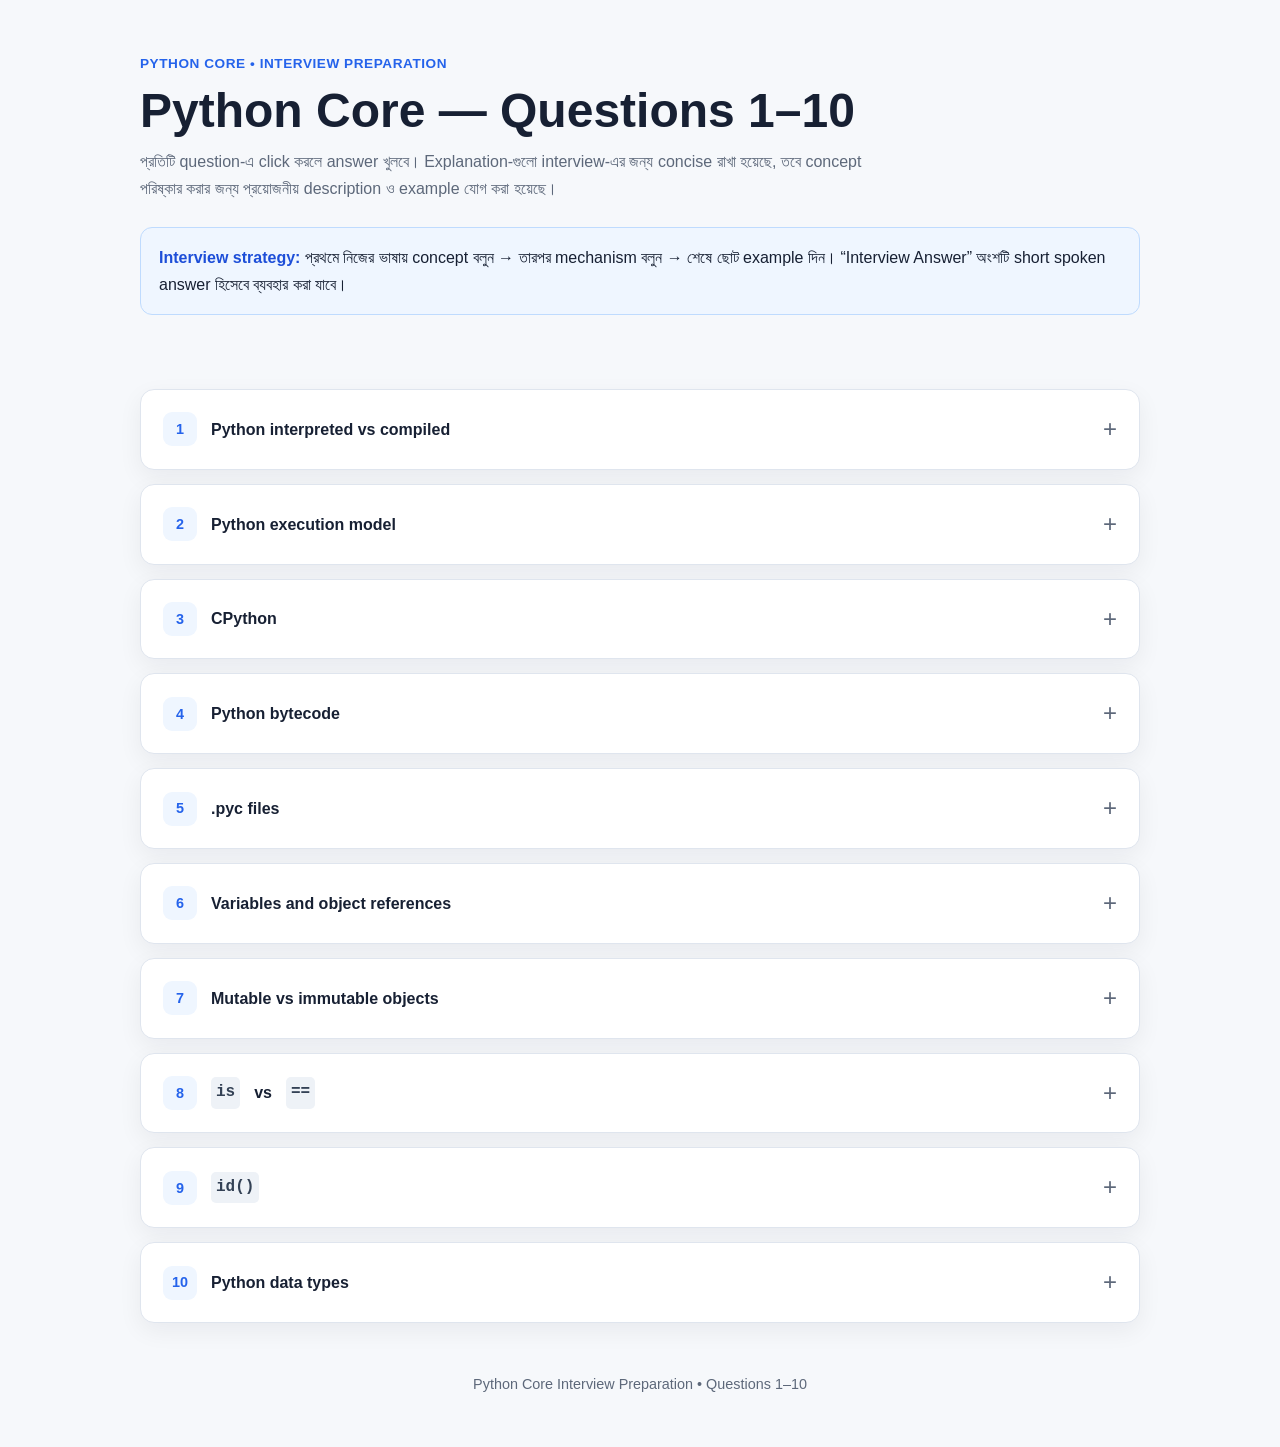
==== index.html @ 5e8d7b1a "10 question" ====
<!DOCTYPE html>
<html lang="bn">
<head>
  <meta charset="UTF-8">
  <meta name="viewport" content="width=device-width, initial-scale=1.0">
  <title>Python Core — Interview Questions 1–10</title>
  <meta name="description" content="Python Core interview preparation in Bangla: execution model, CPython, bytecode, references, mutability, identity, equality and data types.">
  <style>
    :root {
      --bg: #f6f8fb;
      --card: #ffffff;
      --text: #172033;
      --muted: #5d687a;
      --border: #dfe5ee;
      --accent: #2563eb;
      --accent-soft: #eff6ff;
      --code: #111827;
      --code-text: #e5e7eb;
      --shadow: 0 8px 24px rgba(15, 23, 42, .06);
    }

    * { box-sizing: border-box; }

    body {
      margin: 0;
      font-family: -apple-system, BlinkMacSystemFont, "Segoe UI", "Noto Sans Bengali",
                   "Noto Sans", Arial, sans-serif;
      background: var(--bg);
      color: var(--text);
      line-height: 1.7;
    }

    .container {
      width: min(100% - 32px, 1000px);
      margin: 0 auto;
    }

    header {
      padding: 52px 0 30px;
    }

    .eyebrow {
      color: var(--accent);
      font-weight: 700;
      letter-spacing: .04em;
      text-transform: uppercase;
      font-size: .85rem;
    }

    h1 {
      margin: 8px 0 10px;
      font-size: clamp(2rem, 5vw, 3rem);
      line-height: 1.15;
    }

    .intro {
      color: var(--muted);
      max-width: 760px;
      margin: 0;
    }

    .tips {
      margin: 24px 0 30px;
      padding: 16px 18px;
      background: var(--accent-soft);
      border: 1px solid #bfdbfe;
      border-radius: 12px;
    }

    .tips strong { color: #1d4ed8; }

    .question {
      background: var(--card);
      border: 1px solid var(--border);
      border-radius: 14px;
      margin: 14px 0;
      box-shadow: var(--shadow);
      overflow: hidden;
    }

    .question summary {
      cursor: pointer;
      list-style: none;
      padding: 19px 22px;
      font-weight: 700;
      display: flex;
      align-items: center;
      gap: 14px;
    }

    .question summary::-webkit-details-marker { display: none; }

    .question summary::after {
      content: "+";
      margin-left: auto;
      font-size: 1.5rem;
      color: var(--muted);
      font-weight: 400;
    }

    .question[open] summary::after { content: "−"; }

    .number {
      min-width: 34px;
      height: 34px;
      display: grid;
      place-items: center;
      border-radius: 9px;
      background: var(--accent-soft);
      color: var(--accent);
      font-size: .9rem;
    }

    .answer {
      border-top: 1px solid var(--border);
      padding: 22px;
    }

    h2, h3 {
      line-height: 1.3;
      margin-top: 0;
    }

    h3 {
      font-size: 1.05rem;
      margin-top: 22px;
    }

    p { margin: 9px 0; }

    ul {
      padding-left: 22px;
    }

    .interview {
      margin-top: 18px;
      padding: 15px 17px;
      background: #f8fafc;
      border-left: 4px solid var(--accent);
      border-radius: 8px;
    }

    .interview strong {
      display: block;
      margin-bottom: 5px;
    }

    pre {
      overflow-x: auto;
      background: var(--code);
      color: var(--code-text);
      padding: 15px 17px;
      border-radius: 10px;
      margin: 12px 0;
    }

    code {
      font-family: "SFMono-Regular", Consolas, "Liberation Mono", monospace;
    }

    :not(pre) > code {
      background: #eef2f7;
      padding: 2px 5px;
      border-radius: 5px;
      color: #334155;
    }

    .note {
      color: var(--muted);
      font-size: .95rem;
    }

    footer {
      color: var(--muted);
      text-align: center;
      padding: 35px 0 50px;
      font-size: .9rem;
    }

    @media (max-width: 600px) {
      .container { width: min(100% - 20px, 1000px); }
      header { padding-top: 32px; }
      .question summary { padding: 16px; }
      .answer { padding: 17px; }
    }
  </style>
</head>
<body>
  <header class="container">
    <div class="eyebrow">Python Core • Interview Preparation</div>
    <h1>Python Core — Questions 1–10</h1>
    <p class="intro">
      প্রতিটি question-এ click করলে answer খুলবে। Explanation-গুলো interview-এর জন্য
      concise রাখা হয়েছে, তবে concept পরিষ্কার করার জন্য প্রয়োজনীয় description ও example যোগ করা হয়েছে।
    </p>

    <div class="tips">
      <strong>Interview strategy:</strong>
      প্রথমে নিজের ভাষায় concept বলুন → তারপর mechanism বলুন → শেষে ছোট example দিন।
      “Interview Answer” অংশটি short spoken answer হিসেবে ব্যবহার করা যাবে।
    </div>
  </header>

  <main class="container">

    <details class="question">
      <summary><span class="number">1</span> Python interpreted vs compiled</summary>
      <div class="answer">
        <h2>Python interpreted নাকি compiled?</h2>
        <p>
          Python-কে শুধু “interpreted language” বলা technically incomplete। Python source code
          সাধারণত প্রথমে <strong>bytecode</strong>-এ compile হয়, তারপর Python runtime
          সেই bytecode execute করে।
        </p>

        <h3>Flow</h3>
        <pre><code>.py source code
      ↓
Python compiler
      ↓
bytecode
      ↓
Python Virtual Machine (PVM)
      ↓
execution</code></pre>

        <p>
          CPython-এর ক্ষেত্রে source code থেকে bytecode তৈরি করার compilation step আছে।
          এরপর CPython-এর virtual machine bytecode execute করে। তাই “Python is interpreted”
          কথাটি সাধারণত runtime execution-এর nature বোঝাতে ব্যবহৃত হয়; এটি Python-এর পুরো
          execution process-এর সম্পূর্ণ description নয়।
        </p>

        <div class="interview">
          <strong>Interview Answer</strong>
          Python-কে সাধারণভাবে interpreted language বলা হয়, কিন্তু CPython-এ source code
          প্রথমে bytecode-এ compile হয় এবং পরে Python Virtual Machine সেই bytecode execute করে।
          তাই Python-এর execution model-এ compilation এবং interpretation/execution—দুইটি ধাপ আছে।
        </div>
      </div>
    </details>

    <details class="question">
      <summary><span class="number">2</span> Python execution model</summary>
      <div class="answer">
        <h2>Python execution model কী?</h2>
        <p>
          Python execution model বলতে source code কীভাবে runtime-এ execute হয় সেই process বোঝায়।
          CPython ধরে সহজ flow:
        </p>

        <pre><code>Python source (.py)
        ↓
Parsing / compilation
        ↓
Code object containing bytecode
        ↓
CPython runtime / bytecode evaluation
        ↓
Result</code></pre>

        <p>
          Python source থেকে code object তৈরি হয়। Code object-এর মধ্যে bytecode থাকে এবং
          CPython runtime সেটি execute করে। Imports-এর ক্ষেত্রে compiled bytecode cache
          করা হতে পারে, সাধারণত <code>__pycache__</code>-এর মধ্যে।
        </p>

        <p class="note">
          গুরুত্বপূর্ণ: এই flow CPython-এর জন্য বলা হচ্ছে। “Python language” এবং
          “CPython implementation” এক জিনিস নয়; Python-এর অন্য implementation থাকতে পারে।
        </p>

        <div class="interview">
          <strong>Interview Answer</strong>
          CPython-এ Python source code compile হয়ে code object এবং bytecode তৈরি করে।
          তারপর CPython runtime সেই bytecode execute করে এবং program-এর result তৈরি করে।
        </div>
      </div>
    </details>

    <details class="question">
      <summary><span class="number">3</span> CPython</summary>
      <div class="answer">
        <h2>CPython কী?</h2>
        <p>
          <strong>CPython হলো Python programming language-এর একটি implementation</strong>,
          এবং এটি সবচেয়ে প্রচলিত implementation। CPython মূলত C দিয়ে implement করা।
        </p>

        <p>
          যখন Python install করা হয় এবং <code>python</code> command ব্যবহার করা হয়, সাধারণত
          CPython interpreter-ই ব্যবহার করা হচ্ছে—যদি অন্য implementation আলাদাভাবে install
          না করা হয়ে থাকে।
        </p>

        <h3>CPython কী করে?</h3>
        <ul>
          <li>Python source code parse ও compile করে code object/bytecode তৈরি করে।</li>
          <li>Python bytecode execute করে।</li>
          <li>Python objects, memory management এবং runtime-এর অনেক core behavior পরিচালনা করে।</li>
        </ul>

        <p>
          CPython-এর reference counting এবং cyclic garbage collector-এর মাধ্যমে memory
          management হয়। Python language-এর সব implementation একই internal mechanism ব্যবহার
          করবে—এমন ধরে নেওয়া ঠিক নয়।
        </p>

        <div class="interview">
          <strong>Interview Answer</strong>
          CPython হলো Python-এর একটি implementation, যা C দিয়ে লেখা এবং সবচেয়ে বেশি ব্যবহৃত।
          এটি Python source code-কে bytecode-এ compile করে এবং runtime-এ সেই bytecode execute করে।
        </div>
      </div>
    </details>

    <details class="question">
      <summary><span class="number">4</span> Python bytecode</summary>
      <div class="answer">
        <h2>Python bytecode কী?</h2>
        <p>
          Bytecode হলো Python source code-এর একটি <strong>intermediate representation</strong>,
          যা Python virtual machine/runtime execute করতে পারে।
        </p>

        <pre><code>def add(a, b):
    return a + b</code></pre>

        <p>
          এই function compile হওয়ার পর CPython-এর code object-এর মধ্যে bytecode instructions
          থাকে। এগুলো CPU-এর native machine instructions-এর সমান নয়। CPython runtime এগুলো
          execute করে।
        </p>

        <h3>Bytecode দেখা</h3>
        <pre><code>import dis

def add(a, b):
    return a + b

dis.dis(add)</code></pre>

        <p class="note">
          Python version অনুযায়ী bytecode instruction-এর নাম ও structure পরিবর্তিত হতে পারে।
          তাই একটি নির্দিষ্ট instruction list সব Python version-এর জন্য একই ধরে নেওয়া ঠিক নয়।
        </p>

        <div class="interview">
          <strong>Interview Answer</strong>
          Python bytecode হলো source code থেকে তৈরি intermediate instructions, যা CPython
          runtime execute করে। এটি CPU-এর native machine code নয় এবং Python version অনুযায়ী
          bytecode instructions পরিবর্তিত হতে পারে।
        </div>
      </div>
    </details>

    <details class="question">
      <summary><span class="number">5</span> .pyc files</summary>
      <div class="answer">
        <h2><code>.pyc</code> file কী?</h2>
        <p>
          <code>.pyc</code> হলো Python source module-এর compiled bytecode cache file।
          CPython সাধারণত imported modules-এর bytecode <code>__pycache__</code> directory-তে
          cache করতে পারে।
        </p>

        <pre><code>project/
├── app.py
└── __pycache__/
    └── app.cpython-XXX.pyc</code></pre>

        <p>
          এর উদ্দেশ্য হলো একই source module আবার import করার সময় bytecode compilation-এর
          প্রয়োজন হলে তা কমানো। তবে <code>.pyc</code> থাকলেই Python source compile করা
          সম্পূর্ণভাবে এড়িয়ে যাবে—এমন নয়; CPython cache validity যাচাই করে।
        </p>

        <p class="note">
          <code>.pyc</code> সাধারণত source code-এর replacement নয়। Source code পরিবর্তন হলে
          cached bytecode invalid হতে পারে এবং নতুন bytecode তৈরি হতে পারে।
        </p>

        <div class="interview">
          <strong>Interview Answer</strong>
          <code>.pyc</code> হলো compiled bytecode-এর cache file। CPython সাধারণত
          <code>__pycache__</code>-এ এটি রাখে, যাতে compatible cached bytecode reuse করা যায়
          এবং import-এর সময় অপ্রয়োজনীয় recompilation কমে।
        </div>
      </div>
    </details>

    <details class="question">
      <summary><span class="number">6</span> Variables and object references</summary>
      <div class="answer">
        <h2>Python variable কীভাবে কাজ করে?</h2>
        <p>
          Python-এ variable-কে সাধারণভাবে object-এর <strong>name/reference</strong> হিসেবে
          ভাবা সবচেয়ে accurate। Variable নিজে আলাদা box-এর মধ্যে value store করে—এভাবে
          Python-কে বোঝা ঠিক নয়।
        </p>

        <pre><code>x = [10, 20]
y = x

y.append(30)

print(x)  # [10, 20, 30]
print(y)  # [10, 20, 30]</code></pre>

        <p>
          এখানে <code>x</code> এবং <code>y</code> একই list object-কে reference করছে।
          তাই <code>y.append(30)</code> করলে একই object পরিবর্তিত হওয়ায় <code>x</code>-এর
          মাধ্যমে দেখলেও পরিবর্তন দেখা যায়।
        </p>

        <h3>Assignment-এর অর্থ</h3>
        <pre><code>a = 10
b = a

b = 20</code></pre>

        <p>
          এখানে <code>b = 20</code> করার সময় <code>b</code> নতুন integer object-এর দিকে
          reference করে। <code>a</code> আগের object-এর reference হিসেবেই থাকে।
        </p>

        <div class="interview">
          <strong>Interview Answer</strong>
          Python variable মূলত একটি name/reference, যা একটি object-এর দিকে নির্দেশ করে।
          Assignment সাধারণত object copy করে না; name-কে object-এর সাথে bind করে।
          তাই একই mutable object-এর একাধিক reference থাকলে mutation সব reference থেকে দেখা যায়।
        </div>
      </div>
    </details>

    <details class="question">
      <summary><span class="number">7</span> Mutable vs immutable objects</summary>
      <div class="answer">
        <h2>Mutable vs Immutable কী?</h2>
        <p>
          <strong>Mutable object</strong> তৈরি হওয়ার পরে তার content/state পরিবর্তন করা যায়।
          <strong>Immutable object</strong>-এর existing object-এর value/state পরিবর্তন করা যায় না;
          পরিবর্তনের মতো operation করলে সাধারণত নতুন object তৈরি হয়।
        </p>

        <h3>Common examples</h3>
        <ul>
          <li>Mutable: <code>list</code>, <code>dict</code>, <code>set</code></li>
          <li>Immutable: <code>int</code>, <code>float</code>, <code>bool</code>, <code>str</code>, <code>tuple</code>, <code>frozenset</code></li>
        </ul>

        <pre><code># Mutable
items = [1, 2]
items.append(3)

# Immutable
name = "Anik"
name = name + " Rob"</code></pre>

        <p>
          দ্বিতীয় উদাহরণে পুরোনো string object-এর content পরিবর্তন হয়নি। নতুন string value
          তৈরি হয়েছে এবং <code>name</code> নতুন object-এর দিকে bind হয়েছে।
        </p>

        <p class="note">
          “Immutable variable” বলা ঠিক নয়; mutability একটি object-এর property।
          একইভাবে <code>tuple</code> immutable হলেও tuple-এর ভিতরে mutable object থাকলে
          সেই nested object পরিবর্তিত হতে পারে।
        </p>

        <div class="interview">
          <strong>Interview Answer</strong>
          Mutable object-এর state পরিবর্তন করা যায়, যেমন list বা dict। Immutable object-এর
          existing state পরিবর্তন করা যায় না, যেমন int বা str। Immutable object-এর
          পরিবর্তনের মতো operation করলে সাধারণত নতুন object তৈরি হয়।
        </div>
      </div>
    </details>

    <details class="question">
      <summary><span class="number">8</span> <code>is</code> vs <code>==</code></summary>
      <div class="answer">
        <h2><code>is</code> এবং <code>==</code>-এর পার্থক্য</h2>
        <p>
          <code>==</code> দুই object-এর <strong>value/equality</strong> compare করে।
          <code>is</code> দুই reference একই <strong>object</strong>-কে refer করছে কি না
          তা check করে।
        </p>

        <pre><code>a = [1, 2, 3]
b = [1, 2, 3]

print(a == b)  # True
print(a is b)  # False</code></pre>

        <p>
          দুই list-এর content একই, তাই <code>==</code> True। কিন্তু দুইটি আলাদা list object,
          তাই <code>is</code> False।
        </p>

        <h3><code>is</code> কোথায় ব্যবহার করবেন?</h3>
        <pre><code>value = None

if value is None:
    print("No value")</code></pre>

        <p>
          <code>None</code> check করার জন্য <code>is None</code> ব্যবহার করা standard
          practice। সাধারণ value comparison-এর জন্য <code>==</code> ব্যবহার করা উচিত।
        </p>

        <div class="interview">
          <strong>Interview Answer</strong>
          <code>==</code> equality বা value comparison করে, আর <code>is</code> object identity
          comparison করে—অর্থাৎ দুই reference একই object-কে refer করছে কি না। তাই
          <code>None</code> check করতে সাধারণত <code>is None</code> ব্যবহার করি।
        </div>
      </div>
    </details>

    <details class="question">
      <summary><span class="number">9</span> <code>id()</code></summary>
      <div class="answer">
        <h2><code>id()</code> কী?</h2>
        <p>
          <code>id(obj)</code> একটি object-এর identity-এর জন্য একটি integer return করে।
          Object যতক্ষণ জীবিত থাকে, সেই object-এর identity unique থাকে।
        </p>

        <pre><code>a = []
b = a

print(id(a) == id(b))  # True</code></pre>

        <p>
          এখানে <code>a</code> এবং <code>b</code> একই object-কে reference করছে, তাই তাদের
          <code>id()</code> একই।
        </p>

        <p>
          CPython-এ <code>id()</code> সাধারণত object-এর memory address-এর সাথে সম্পর্কিত
          implementation detail হিসেবে দেখা যায়। কিন্তু Python language level-এ
          <code>id()</code>-কে সরাসরি “memory address” বলা উচিত নয়, কারণ অন্য Python
          implementations একইভাবে implement করতেই হবে এমন নয়।
        </p>

        <div class="interview">
          <strong>Interview Answer</strong>
          <code>id()</code> একটি object-এর identity-এর জন্য integer দেয়। একই সময়ে জীবিত
          থাকা দুইটি আলাদা object-এর identity আলাদা হবে। CPython-এ এটি সাধারণত memory
          address-এর সাথে সম্পর্কিত হলেও Python-এর general rule হিসেবে একে memory address
          বলা ঠিক নয়।
        </div>
      </div>
    </details>

    <details class="question">
      <summary><span class="number">10</span> Python data types</summary>
      <div class="answer">
        <h2>Python-এর প্রধান data types কী?</h2>
        <p>
          Python dynamically typed language। একটি variable-এর আলাদা করে type declaration
          লিখতে হয় না; object-এর type runtime-এ নির্ধারিত হয়।
        </p>

        <h3>Common built-in types</h3>
        <ul>
          <li><strong>Numeric:</strong> <code>int</code>, <code>float</code>, <code>complex</code></li>
          <li><strong>Boolean:</strong> <code>bool</code></li>
          <li><strong>Text:</strong> <code>str</code></li>
          <li><strong>Sequence:</strong> <code>list</code>, <code>tuple</code>, <code>range</code></li>
          <li><strong>Mapping:</strong> <code>dict</code></li>
          <li><strong>Set types:</strong> <code>set</code>, <code>frozenset</code></li>
          <li><strong>Binary:</strong> <code>bytes</code>, <code>bytearray</code>, <code>memoryview</code></li>
          <li><strong>Null value:</strong> <code>NoneType</code> (যার একমাত্র সাধারণ value হলো <code>None</code>)</li>
        </ul>

        <pre><code>age = 25                  # int
price = 99.5              # float
name = "Anik"              # str
skills = ["Python", "SQL"] # list
point = (10, 20)           # tuple
user = {"id": 1}           # dict
tags = {"python", "api"}   # set
active = True              # bool
value = None               # NoneType</code></pre>

        <p>
          Python-এ সবকিছুই object হিসেবে model করা হয়। <code>type()</code> দিয়ে কোনো
          object-এর type দেখা যায়:
        </p>

        <pre><code>print(type(25))       # &lt;class 'int'&gt;
print(type("hello"))  # &lt;class 'str'&gt;
print(type(None))     # &lt;class 'NoneType'&gt;</code></pre>

        <div class="interview">
          <strong>Interview Answer</strong>
          Python dynamically typed এবং এর common built-in types-এর মধ্যে int, float,
          complex, bool, str, list, tuple, range, dict, set, frozenset, bytes,
          bytearray, memoryview এবং NoneType আছে। Variable-এর type আলাদা করে declare
          করতে হয় না; runtime-এ object-এর type নির্ধারিত থাকে।
        </div>
      </div>
    </details>

  </main>

  <footer class="container">
    Python Core Interview Preparation • Questions 1–10
  </footer>
</body>
</html>
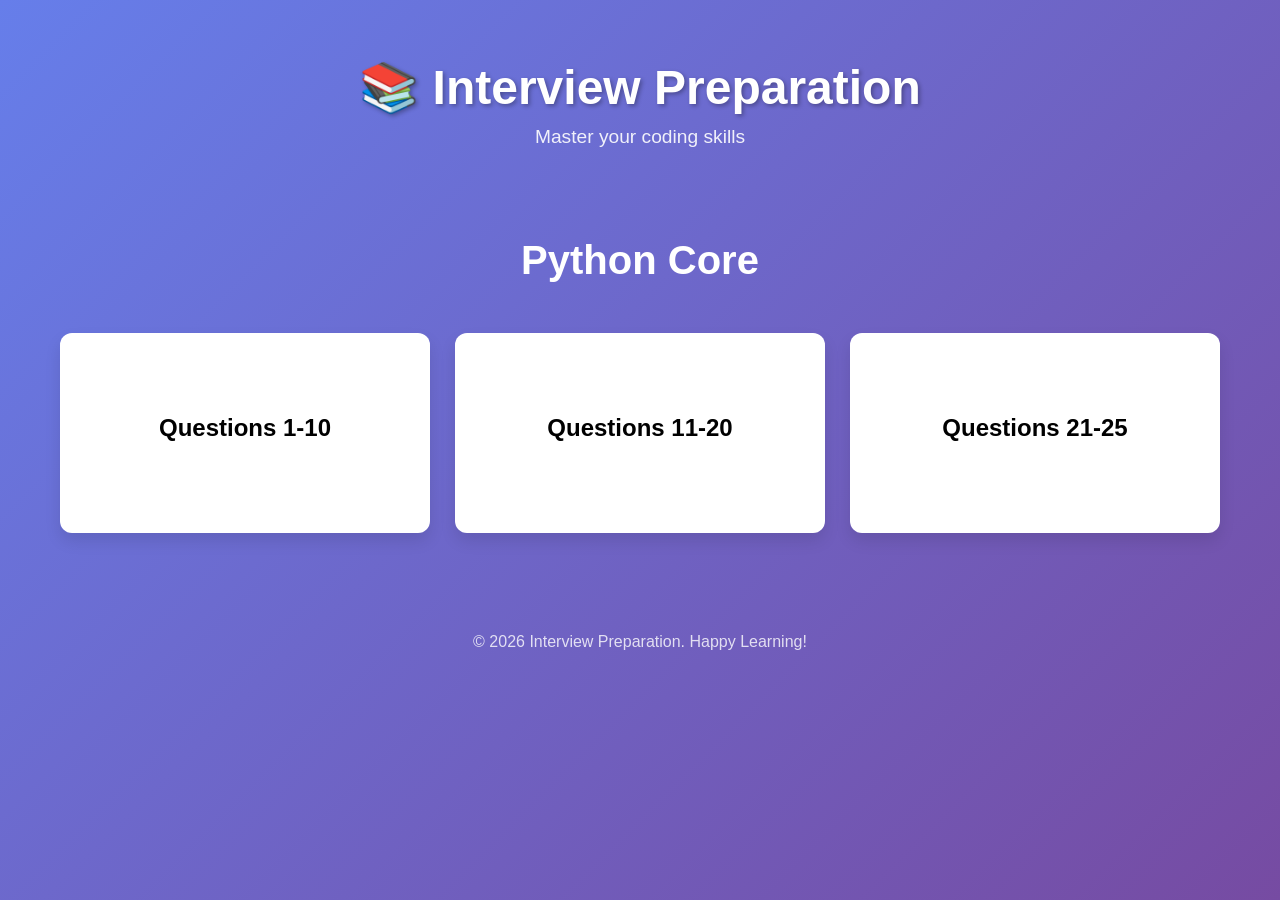
==== commit 44c32d94: "Python Core" ====
--- a/index.html
+++ b/index.html
@@ -1,613 +1,44 @@
 <!DOCTYPE html>
-<html lang="bn">
+<html lang="en">
 <head>
-  <meta charset="UTF-8">
-  <meta name="viewport" content="width=device-width, initial-scale=1.0">
-  <title>Python Core — Interview Questions 1–10</title>
-  <meta name="description" content="Python Core interview preparation in Bangla: execution model, CPython, bytecode, references, mutability, identity, equality and data types.">
-  <style>
-    :root {
-      --bg: #f6f8fb;
-      --card: #ffffff;
-      --text: #172033;
-      --muted: #5d687a;
-      --border: #dfe5ee;
-      --accent: #2563eb;
-      --accent-soft: #eff6ff;
-      --code: #111827;
-      --code-text: #e5e7eb;
-      --shadow: 0 8px 24px rgba(15, 23, 42, .06);
-    }
-
-    * { box-sizing: border-box; }
-
-    body {
-      margin: 0;
-      font-family: -apple-system, BlinkMacSystemFont, "Segoe UI", "Noto Sans Bengali",
-                   "Noto Sans", Arial, sans-serif;
-      background: var(--bg);
-      color: var(--text);
-      line-height: 1.7;
-    }
-
-    .container {
-      width: min(100% - 32px, 1000px);
-      margin: 0 auto;
-    }
-
-    header {
-      padding: 52px 0 30px;
-    }
-
-    .eyebrow {
-      color: var(--accent);
-      font-weight: 700;
-      letter-spacing: .04em;
-      text-transform: uppercase;
-      font-size: .85rem;
-    }
-
-    h1 {
-      margin: 8px 0 10px;
-      font-size: clamp(2rem, 5vw, 3rem);
-      line-height: 1.15;
-    }
-
-    .intro {
-      color: var(--muted);
-      max-width: 760px;
-      margin: 0;
-    }
-
-    .tips {
-      margin: 24px 0 30px;
-      padding: 16px 18px;
-      background: var(--accent-soft);
-      border: 1px solid #bfdbfe;
-      border-radius: 12px;
-    }
-
-    .tips strong { color: #1d4ed8; }
-
-    .question {
-      background: var(--card);
-      border: 1px solid var(--border);
-      border-radius: 14px;
-      margin: 14px 0;
-      box-shadow: var(--shadow);
-      overflow: hidden;
-    }
-
-    .question summary {
-      cursor: pointer;
-      list-style: none;
-      padding: 19px 22px;
-      font-weight: 700;
-      display: flex;
-      align-items: center;
-      gap: 14px;
-    }
-
-    .question summary::-webkit-details-marker { display: none; }
-
-    .question summary::after {
-      content: "+";
-      margin-left: auto;
-      font-size: 1.5rem;
-      color: var(--muted);
-      font-weight: 400;
-    }
-
-    .question[open] summary::after { content: "−"; }
-
-    .number {
-      min-width: 34px;
-      height: 34px;
-      display: grid;
-      place-items: center;
-      border-radius: 9px;
-      background: var(--accent-soft);
-      color: var(--accent);
-      font-size: .9rem;
-    }
-
-    .answer {
-      border-top: 1px solid var(--border);
-      padding: 22px;
-    }
-
-    h2, h3 {
-      line-height: 1.3;
-      margin-top: 0;
-    }
-
-    h3 {
-      font-size: 1.05rem;
-      margin-top: 22px;
-    }
-
-    p { margin: 9px 0; }
-
-    ul {
-      padding-left: 22px;
-    }
-
-    .interview {
-      margin-top: 18px;
-      padding: 15px 17px;
-      background: #f8fafc;
-      border-left: 4px solid var(--accent);
-      border-radius: 8px;
-    }
-
-    .interview strong {
-      display: block;
-      margin-bottom: 5px;
-    }
-
-    pre {
-      overflow-x: auto;
-      background: var(--code);
-      color: var(--code-text);
-      padding: 15px 17px;
-      border-radius: 10px;
-      margin: 12px 0;
-    }
-
-    code {
-      font-family: "SFMono-Regular", Consolas, "Liberation Mono", monospace;
-    }
-
-    :not(pre) > code {
-      background: #eef2f7;
-      padding: 2px 5px;
-      border-radius: 5px;
-      color: #334155;
-    }
-
-    .note {
-      color: var(--muted);
-      font-size: .95rem;
-    }
-
-    footer {
-      color: var(--muted);
-      text-align: center;
-      padding: 35px 0 50px;
-      font-size: .9rem;
-    }
-
-    @media (max-width: 600px) {
-      .container { width: min(100% - 20px, 1000px); }
-      header { padding-top: 32px; }
-      .question summary { padding: 16px; }
-      .answer { padding: 17px; }
-    }
-  </style>
+    <meta charset="UTF-8">
+    <meta name="viewport" content="width=device-width, initial-scale=1.0">
+    <title>Interview Preparation</title>
+    <link rel="stylesheet" href="style.css">
 </head>
 <body>
-  <header class="container">
-    <div class="eyebrow">Python Core • Interview Preparation</div>
-    <h1>Python Core — Questions 1–10</h1>
-    <p class="intro">
-      প্রতিটি question-এ click করলে answer খুলবে। Explanation-গুলো interview-এর জন্য
-      concise রাখা হয়েছে, তবে concept পরিষ্কার করার জন্য প্রয়োজনীয় description ও example যোগ করা হয়েছে।
-    </p>
+    <div class="container">
+        <header>
+            <h1>📚 Interview Preparation</h1>
+            <p class="subtitle">Master your coding skills</p>
+        </header>
 
-    <div class="tips">
-      <strong>Interview strategy:</strong>
-      প্রথমে নিজের ভাষায় concept বলুন → তারপর mechanism বলুন → শেষে ছোট example দিন।
-      “Interview Answer” অংশটি short spoken answer হিসেবে ব্যবহার করা যাবে।
+        <main>
+            <section class="course-section">
+                <h2>Python Core</h2>
+                <div class="card-container">
+                    <a href="pages/python_core/1_10.html" class="card">
+                        <div class="card-content">
+                            <h3>Questions 1-10</h3>
+                        </div>
+                    </a>
+                    <a href="pages/python_core/11_20.html" class="card">
+                        <div class="card-content">
+                            <h3>Questions 11-20</h3>
+                        </div>
+                    </a>
+                    <a href="pages/python_core/21_25.html" class="card">
+                        <div class="card-content">
+                            <h3>Questions 21-25</h3>
+                        </div>
+                    </a>
+                </div>
+            </section>
+        </main>
+
+        <footer>
+            <p>&copy; 2026 Interview Preparation. Happy Learning!</p>
+        </footer>
     </div>
-  </header>
-
-  <main class="container">
-
-    <details class="question">
-      <summary><span class="number">1</span> Python interpreted vs compiled</summary>
-      <div class="answer">
-        <h2>Python interpreted নাকি compiled?</h2>
-        <p>
-          Python-কে শুধু “interpreted language” বলা technically incomplete। Python source code
-          সাধারণত প্রথমে <strong>bytecode</strong>-এ compile হয়, তারপর Python runtime
-          সেই bytecode execute করে।
-        </p>
-
-        <h3>Flow</h3>
-        <pre><code>.py source code
-      ↓
-Python compiler
-      ↓
-bytecode
-      ↓
-Python Virtual Machine (PVM)
-      ↓
-execution</code></pre>
-
-        <p>
-          CPython-এর ক্ষেত্রে source code থেকে bytecode তৈরি করার compilation step আছে।
-          এরপর CPython-এর virtual machine bytecode execute করে। তাই “Python is interpreted”
-          কথাটি সাধারণত runtime execution-এর nature বোঝাতে ব্যবহৃত হয়; এটি Python-এর পুরো
-          execution process-এর সম্পূর্ণ description নয়।
-        </p>
-
-        <div class="interview">
-          <strong>Interview Answer</strong>
-          Python-কে সাধারণভাবে interpreted language বলা হয়, কিন্তু CPython-এ source code
-          প্রথমে bytecode-এ compile হয় এবং পরে Python Virtual Machine সেই bytecode execute করে।
-          তাই Python-এর execution model-এ compilation এবং interpretation/execution—দুইটি ধাপ আছে।
-        </div>
-      </div>
-    </details>
-
-    <details class="question">
-      <summary><span class="number">2</span> Python execution model</summary>
-      <div class="answer">
-        <h2>Python execution model কী?</h2>
-        <p>
-          Python execution model বলতে source code কীভাবে runtime-এ execute হয় সেই process বোঝায়।
-          CPython ধরে সহজ flow:
-        </p>
-
-        <pre><code>Python source (.py)
-        ↓
-Parsing / compilation
-        ↓
-Code object containing bytecode
-        ↓
-CPython runtime / bytecode evaluation
-        ↓
-Result</code></pre>
-
-        <p>
-          Python source থেকে code object তৈরি হয়। Code object-এর মধ্যে bytecode থাকে এবং
-          CPython runtime সেটি execute করে। Imports-এর ক্ষেত্রে compiled bytecode cache
-          করা হতে পারে, সাধারণত <code>__pycache__</code>-এর মধ্যে।
-        </p>
-
-        <p class="note">
-          গুরুত্বপূর্ণ: এই flow CPython-এর জন্য বলা হচ্ছে। “Python language” এবং
-          “CPython implementation” এক জিনিস নয়; Python-এর অন্য implementation থাকতে পারে।
-        </p>
-
-        <div class="interview">
-          <strong>Interview Answer</strong>
-          CPython-এ Python source code compile হয়ে code object এবং bytecode তৈরি করে।
-          তারপর CPython runtime সেই bytecode execute করে এবং program-এর result তৈরি করে।
-        </div>
-      </div>
-    </details>
-
-    <details class="question">
-      <summary><span class="number">3</span> CPython</summary>
-      <div class="answer">
-        <h2>CPython কী?</h2>
-        <p>
-          <strong>CPython হলো Python programming language-এর একটি implementation</strong>,
-          এবং এটি সবচেয়ে প্রচলিত implementation। CPython মূলত C দিয়ে implement করা।
-        </p>
-
-        <p>
-          যখন Python install করা হয় এবং <code>python</code> command ব্যবহার করা হয়, সাধারণত
-          CPython interpreter-ই ব্যবহার করা হচ্ছে—যদি অন্য implementation আলাদাভাবে install
-          না করা হয়ে থাকে।
-        </p>
-
-        <h3>CPython কী করে?</h3>
-        <ul>
-          <li>Python source code parse ও compile করে code object/bytecode তৈরি করে।</li>
-          <li>Python bytecode execute করে।</li>
-          <li>Python objects, memory management এবং runtime-এর অনেক core behavior পরিচালনা করে।</li>
-        </ul>
-
-        <p>
-          CPython-এর reference counting এবং cyclic garbage collector-এর মাধ্যমে memory
-          management হয়। Python language-এর সব implementation একই internal mechanism ব্যবহার
-          করবে—এমন ধরে নেওয়া ঠিক নয়।
-        </p>
-
-        <div class="interview">
-          <strong>Interview Answer</strong>
-          CPython হলো Python-এর একটি implementation, যা C দিয়ে লেখা এবং সবচেয়ে বেশি ব্যবহৃত।
-          এটি Python source code-কে bytecode-এ compile করে এবং runtime-এ সেই bytecode execute করে।
-        </div>
-      </div>
-    </details>
-
-    <details class="question">
-      <summary><span class="number">4</span> Python bytecode</summary>
-      <div class="answer">
-        <h2>Python bytecode কী?</h2>
-        <p>
-          Bytecode হলো Python source code-এর একটি <strong>intermediate representation</strong>,
-          যা Python virtual machine/runtime execute করতে পারে।
-        </p>
-
-        <pre><code>def add(a, b):
-    return a + b</code></pre>
-
-        <p>
-          এই function compile হওয়ার পর CPython-এর code object-এর মধ্যে bytecode instructions
-          থাকে। এগুলো CPU-এর native machine instructions-এর সমান নয়। CPython runtime এগুলো
-          execute করে।
-        </p>
-
-        <h3>Bytecode দেখা</h3>
-        <pre><code>import dis
-
-def add(a, b):
-    return a + b
-
-dis.dis(add)</code></pre>
-
-        <p class="note">
-          Python version অনুযায়ী bytecode instruction-এর নাম ও structure পরিবর্তিত হতে পারে।
-          তাই একটি নির্দিষ্ট instruction list সব Python version-এর জন্য একই ধরে নেওয়া ঠিক নয়।
-        </p>
-
-        <div class="interview">
-          <strong>Interview Answer</strong>
-          Python bytecode হলো source code থেকে তৈরি intermediate instructions, যা CPython
-          runtime execute করে। এটি CPU-এর native machine code নয় এবং Python version অনুযায়ী
-          bytecode instructions পরিবর্তিত হতে পারে।
-        </div>
-      </div>
-    </details>
-
-    <details class="question">
-      <summary><span class="number">5</span> .pyc files</summary>
-      <div class="answer">
-        <h2><code>.pyc</code> file কী?</h2>
-        <p>
-          <code>.pyc</code> হলো Python source module-এর compiled bytecode cache file।
-          CPython সাধারণত imported modules-এর bytecode <code>__pycache__</code> directory-তে
-          cache করতে পারে।
-        </p>
-
-        <pre><code>project/
-├── app.py
-└── __pycache__/
-    └── app.cpython-XXX.pyc</code></pre>
-
-        <p>
-          এর উদ্দেশ্য হলো একই source module আবার import করার সময় bytecode compilation-এর
-          প্রয়োজন হলে তা কমানো। তবে <code>.pyc</code> থাকলেই Python source compile করা
-          সম্পূর্ণভাবে এড়িয়ে যাবে—এমন নয়; CPython cache validity যাচাই করে।
-        </p>
-
-        <p class="note">
-          <code>.pyc</code> সাধারণত source code-এর replacement নয়। Source code পরিবর্তন হলে
-          cached bytecode invalid হতে পারে এবং নতুন bytecode তৈরি হতে পারে।
-        </p>
-
-        <div class="interview">
-          <strong>Interview Answer</strong>
-          <code>.pyc</code> হলো compiled bytecode-এর cache file। CPython সাধারণত
-          <code>__pycache__</code>-এ এটি রাখে, যাতে compatible cached bytecode reuse করা যায়
-          এবং import-এর সময় অপ্রয়োজনীয় recompilation কমে।
-        </div>
-      </div>
-    </details>
-
-    <details class="question">
-      <summary><span class="number">6</span> Variables and object references</summary>
-      <div class="answer">
-        <h2>Python variable কীভাবে কাজ করে?</h2>
-        <p>
-          Python-এ variable-কে সাধারণভাবে object-এর <strong>name/reference</strong> হিসেবে
-          ভাবা সবচেয়ে accurate। Variable নিজে আলাদা box-এর মধ্যে value store করে—এভাবে
-          Python-কে বোঝা ঠিক নয়।
-        </p>
-
-        <pre><code>x = [10, 20]
-y = x
-
-y.append(30)
-
-print(x)  # [10, 20, 30]
-print(y)  # [10, 20, 30]</code></pre>
-
-        <p>
-          এখানে <code>x</code> এবং <code>y</code> একই list object-কে reference করছে।
-          তাই <code>y.append(30)</code> করলে একই object পরিবর্তিত হওয়ায় <code>x</code>-এর
-          মাধ্যমে দেখলেও পরিবর্তন দেখা যায়।
-        </p>
-
-        <h3>Assignment-এর অর্থ</h3>
-        <pre><code>a = 10
-b = a
-
-b = 20</code></pre>
-
-        <p>
-          এখানে <code>b = 20</code> করার সময় <code>b</code> নতুন integer object-এর দিকে
-          reference করে। <code>a</code> আগের object-এর reference হিসেবেই থাকে।
-        </p>
-
-        <div class="interview">
-          <strong>Interview Answer</strong>
-          Python variable মূলত একটি name/reference, যা একটি object-এর দিকে নির্দেশ করে।
-          Assignment সাধারণত object copy করে না; name-কে object-এর সাথে bind করে।
-          তাই একই mutable object-এর একাধিক reference থাকলে mutation সব reference থেকে দেখা যায়।
-        </div>
-      </div>
-    </details>
-
-    <details class="question">
-      <summary><span class="number">7</span> Mutable vs immutable objects</summary>
-      <div class="answer">
-        <h2>Mutable vs Immutable কী?</h2>
-        <p>
-          <strong>Mutable object</strong> তৈরি হওয়ার পরে তার content/state পরিবর্তন করা যায়।
-          <strong>Immutable object</strong>-এর existing object-এর value/state পরিবর্তন করা যায় না;
-          পরিবর্তনের মতো operation করলে সাধারণত নতুন object তৈরি হয়।
-        </p>
-
-        <h3>Common examples</h3>
-        <ul>
-          <li>Mutable: <code>list</code>, <code>dict</code>, <code>set</code></li>
-          <li>Immutable: <code>int</code>, <code>float</code>, <code>bool</code>, <code>str</code>, <code>tuple</code>, <code>frozenset</code></li>
-        </ul>
-
-        <pre><code># Mutable
-items = [1, 2]
-items.append(3)
-
-# Immutable
-name = "Anik"
-name = name + " Rob"</code></pre>
-
-        <p>
-          দ্বিতীয় উদাহরণে পুরোনো string object-এর content পরিবর্তন হয়নি। নতুন string value
-          তৈরি হয়েছে এবং <code>name</code> নতুন object-এর দিকে bind হয়েছে।
-        </p>
-
-        <p class="note">
-          “Immutable variable” বলা ঠিক নয়; mutability একটি object-এর property।
-          একইভাবে <code>tuple</code> immutable হলেও tuple-এর ভিতরে mutable object থাকলে
-          সেই nested object পরিবর্তিত হতে পারে।
-        </p>
-
-        <div class="interview">
-          <strong>Interview Answer</strong>
-          Mutable object-এর state পরিবর্তন করা যায়, যেমন list বা dict। Immutable object-এর
-          existing state পরিবর্তন করা যায় না, যেমন int বা str। Immutable object-এর
-          পরিবর্তনের মতো operation করলে সাধারণত নতুন object তৈরি হয়।
-        </div>
-      </div>
-    </details>
-
-    <details class="question">
-      <summary><span class="number">8</span> <code>is</code> vs <code>==</code></summary>
-      <div class="answer">
-        <h2><code>is</code> এবং <code>==</code>-এর পার্থক্য</h2>
-        <p>
-          <code>==</code> দুই object-এর <strong>value/equality</strong> compare করে।
-          <code>is</code> দুই reference একই <strong>object</strong>-কে refer করছে কি না
-          তা check করে।
-        </p>
-
-        <pre><code>a = [1, 2, 3]
-b = [1, 2, 3]
-
-print(a == b)  # True
-print(a is b)  # False</code></pre>
-
-        <p>
-          দুই list-এর content একই, তাই <code>==</code> True। কিন্তু দুইটি আলাদা list object,
-          তাই <code>is</code> False।
-        </p>
-
-        <h3><code>is</code> কোথায় ব্যবহার করবেন?</h3>
-        <pre><code>value = None
-
-if value is None:
-    print("No value")</code></pre>
-
-        <p>
-          <code>None</code> check করার জন্য <code>is None</code> ব্যবহার করা standard
-          practice। সাধারণ value comparison-এর জন্য <code>==</code> ব্যবহার করা উচিত।
-        </p>
-
-        <div class="interview">
-          <strong>Interview Answer</strong>
-          <code>==</code> equality বা value comparison করে, আর <code>is</code> object identity
-          comparison করে—অর্থাৎ দুই reference একই object-কে refer করছে কি না। তাই
-          <code>None</code> check করতে সাধারণত <code>is None</code> ব্যবহার করি।
-        </div>
-      </div>
-    </details>
-
-    <details class="question">
-      <summary><span class="number">9</span> <code>id()</code></summary>
-      <div class="answer">
-        <h2><code>id()</code> কী?</h2>
-        <p>
-          <code>id(obj)</code> একটি object-এর identity-এর জন্য একটি integer return করে।
-          Object যতক্ষণ জীবিত থাকে, সেই object-এর identity unique থাকে।
-        </p>
-
-        <pre><code>a = []
-b = a
-
-print(id(a) == id(b))  # True</code></pre>
-
-        <p>
-          এখানে <code>a</code> এবং <code>b</code> একই object-কে reference করছে, তাই তাদের
-          <code>id()</code> একই।
-        </p>
-
-        <p>
-          CPython-এ <code>id()</code> সাধারণত object-এর memory address-এর সাথে সম্পর্কিত
-          implementation detail হিসেবে দেখা যায়। কিন্তু Python language level-এ
-          <code>id()</code>-কে সরাসরি “memory address” বলা উচিত নয়, কারণ অন্য Python
-          implementations একইভাবে implement করতেই হবে এমন নয়।
-        </p>
-
-        <div class="interview">
-          <strong>Interview Answer</strong>
-          <code>id()</code> একটি object-এর identity-এর জন্য integer দেয়। একই সময়ে জীবিত
-          থাকা দুইটি আলাদা object-এর identity আলাদা হবে। CPython-এ এটি সাধারণত memory
-          address-এর সাথে সম্পর্কিত হলেও Python-এর general rule হিসেবে একে memory address
-          বলা ঠিক নয়।
-        </div>
-      </div>
-    </details>
-
-    <details class="question">
-      <summary><span class="number">10</span> Python data types</summary>
-      <div class="answer">
-        <h2>Python-এর প্রধান data types কী?</h2>
-        <p>
-          Python dynamically typed language। একটি variable-এর আলাদা করে type declaration
-          লিখতে হয় না; object-এর type runtime-এ নির্ধারিত হয়।
-        </p>
-
-        <h3>Common built-in types</h3>
-        <ul>
-          <li><strong>Numeric:</strong> <code>int</code>, <code>float</code>, <code>complex</code></li>
-          <li><strong>Boolean:</strong> <code>bool</code></li>
-          <li><strong>Text:</strong> <code>str</code></li>
-          <li><strong>Sequence:</strong> <code>list</code>, <code>tuple</code>, <code>range</code></li>
-          <li><strong>Mapping:</strong> <code>dict</code></li>
-          <li><strong>Set types:</strong> <code>set</code>, <code>frozenset</code></li>
-          <li><strong>Binary:</strong> <code>bytes</code>, <code>bytearray</code>, <code>memoryview</code></li>
-          <li><strong>Null value:</strong> <code>NoneType</code> (যার একমাত্র সাধারণ value হলো <code>None</code>)</li>
-        </ul>
-
-        <pre><code>age = 25                  # int
-price = 99.5              # float
-name = "Anik"              # str
-skills = ["Python", "SQL"] # list
-point = (10, 20)           # tuple
-user = {"id": 1}           # dict
-tags = {"python", "api"}   # set
-active = True              # bool
-value = None               # NoneType</code></pre>
-
-        <p>
-          Python-এ সবকিছুই object হিসেবে model করা হয়। <code>type()</code> দিয়ে কোনো
-          object-এর type দেখা যায়:
-        </p>
-
-        <pre><code>print(type(25))       # &lt;class 'int'&gt;
-print(type("hello"))  # &lt;class 'str'&gt;
-print(type(None))     # &lt;class 'NoneType'&gt;</code></pre>
-
-        <div class="interview">
-          <strong>Interview Answer</strong>
-          Python dynamically typed এবং এর common built-in types-এর মধ্যে int, float,
-          complex, bool, str, list, tuple, range, dict, set, frozenset, bytes,
-          bytearray, memoryview এবং NoneType আছে। Variable-এর type আলাদা করে declare
-          করতে হয় না; runtime-এ object-এর type নির্ধারিত থাকে।
-        </div>
-      </div>
-    </details>
-
-  </main>
-
-  <footer class="container">
-    Python Core Interview Preparation • Questions 1–10
-  </footer>
 </body>
-</html>
+</html>
--- a/style.css
+++ b/style.css
@@ -0,0 +1,122 @@
+* {
+    margin: 0;
+    padding: 0;
+    box-sizing: border-box;
+}
+
+body {
+    font-family: 'Segoe UI', Tahoma, Geneva, Verdana, sans-serif;
+    background: linear-gradient(135deg, #667eea 0%, #764ba2 100%);
+    min-height: 100vh;
+    padding: 20px;
+}
+
+.container {
+    max-width: 1200px;
+    margin: 0 auto;
+}
+
+/* Header Styling */
+header {
+    text-align: center;
+    color: white;
+    margin-bottom: 50px;
+    padding: 40px 20px;
+}
+
+header h1 {
+    font-size: 3em;
+    margin-bottom: 10px;
+    text-shadow: 2px 2px 4px rgba(0,0,0,0.3);
+}
+
+.subtitle {
+    font-size: 1.2em;
+    opacity: 0.9;
+}
+
+/* Course Section */
+.course-section {
+    margin-bottom: 50px;
+}
+
+.course-section h2 {
+    color: white;
+    font-size: 2.5em;
+    margin-bottom: 30px;
+    text-align: center;
+}
+
+/* Card Container */
+.card-container {
+    display: grid;
+    grid-template-columns: repeat(auto-fit, minmax(300px, 1fr));
+    gap: 25px;
+    padding: 20px;
+}
+
+/* Card Styling */
+.card {
+    text-decoration: none;
+    color: inherit;
+    background: white;
+    border-radius: 12px;
+    padding: 30px;
+    box-shadow: 0 8px 16px rgba(0,0,0,0.1);
+    transition: all 0.3s ease;
+    cursor: pointer;
+    display: flex;
+    align-items: center;
+    justify-content: center;
+    min-height: 200px;
+}
+
+.card:hover {
+    transform: translateY(-10px);
+    box-shadow: 0 16px 32px rgba(0,0,0,0.2);
+    background: linear-gradient(135deg, #667eea 0%, #764ba2 100%);
+    color: white;
+}
+
+.card-content {
+    text-align: center;
+}
+
+.card-content h3 {
+    font-size: 1.5em;
+    margin-bottom: 10px;
+}
+
+.card-content p {
+    font-size: 1em;
+    opacity: 0.7;
+}
+
+.card:hover .card-content p {
+    opacity: 1;
+}
+
+/* Footer */
+footer {
+    text-align: center;
+    color: white;
+    padding: 30px;
+    margin-top: 50px;
+    opacity: 0.8;
+}
+
+/* Responsive Design */
+@media (max-width: 768px) {
+    header h1 {
+        font-size: 2em;
+    }
+
+    .course-section h2 {
+        font-size: 1.8em;
+    }
+
+    .card-container {
+        grid-template-columns: 1fr;
+        gap: 15px;
+    }
+}
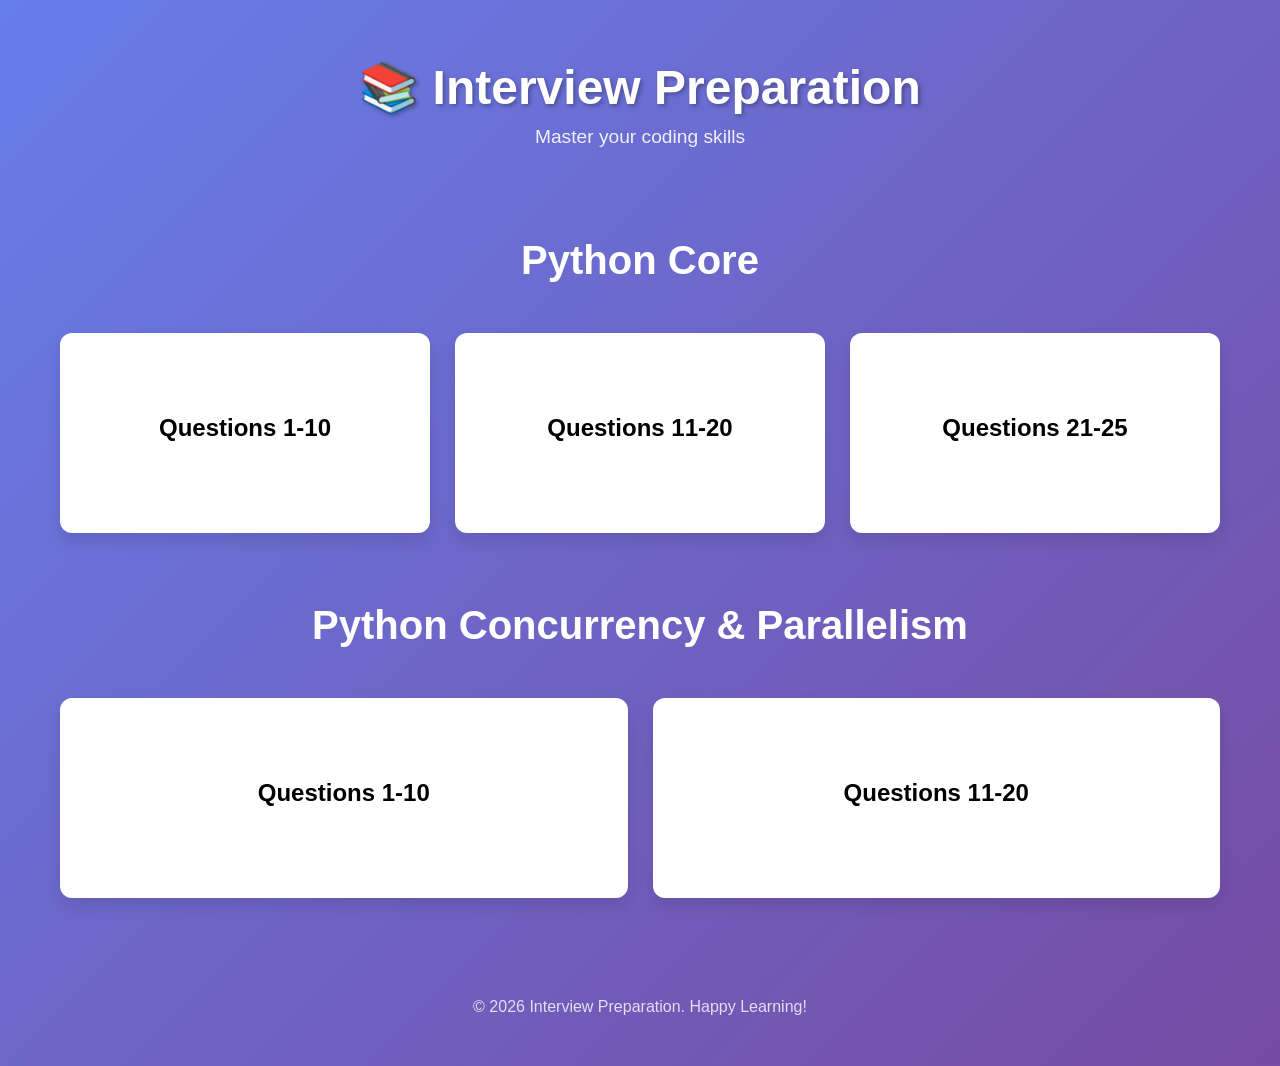
==== commit 4dacc9a9: "concurrency and parallelism" ====
--- a/index.html
+++ b/index.html
@@ -17,19 +17,56 @@
             <section class="course-section">
                 <h2>Python Core</h2>
                 <div class="card-container">
-                    <a href="pages/python_core/1_10.html" class="card">
+                    <a href="pages/core/1_10.html" class="card">
                         <div class="card-content">
                             <h3>Questions 1-10</h3>
                         </div>
                     </a>
-                    <a href="pages/python_core/11_20.html" class="card">
+                    <a href="pages/core/11_20.html" class="card">
                         <div class="card-content">
                             <h3>Questions 11-20</h3>
                         </div>
                     </a>
-                    <a href="pages/python_core/21_25.html" class="card">
+                    <a href="pages/core/21_25.html" class="card">
                         <div class="card-content">
                             <h3>Questions 21-25</h3>
+                        </div>
+                    </a>
+                </div>
+            </section>
+
+<!--            <section class="course-section">-->
+<!--                <h2>Python OOP</h2>-->
+<!--                <div class="card-container">-->
+
+<!--                </div>-->
+<!--            </section>-->
+
+<!--            <section class="course-section">-->
+<!--                <h2>Python Advanced</h2>-->
+<!--                <div class="card-container">-->
+
+<!--                </div>-->
+<!--            </section>-->
+
+<!--            <section class="course-section">-->
+<!--                <h2>Python Exception & Error Handling</h2>-->
+<!--                <div class="card-container">-->
+
+<!--                </div>-->
+<!--            </section>-->
+
+            <section class="course-section">
+                <h2>Python Concurrency & Parallelism</h2>
+                <div class="card-container">
+                    <a href="pages/concurrency_and_parallelism/1_10.html" class="card">
+                        <div class="card-content">
+                            <h3>Questions 1-10</h3>
+                        </div>
+                    </a>
+                    <a href="pages/concurrency_and_parallelism/11_20.html" class="card">
+                        <div class="card-content">
+                            <h3>Questions 11-20</h3>
                         </div>
                     </a>
                 </div>
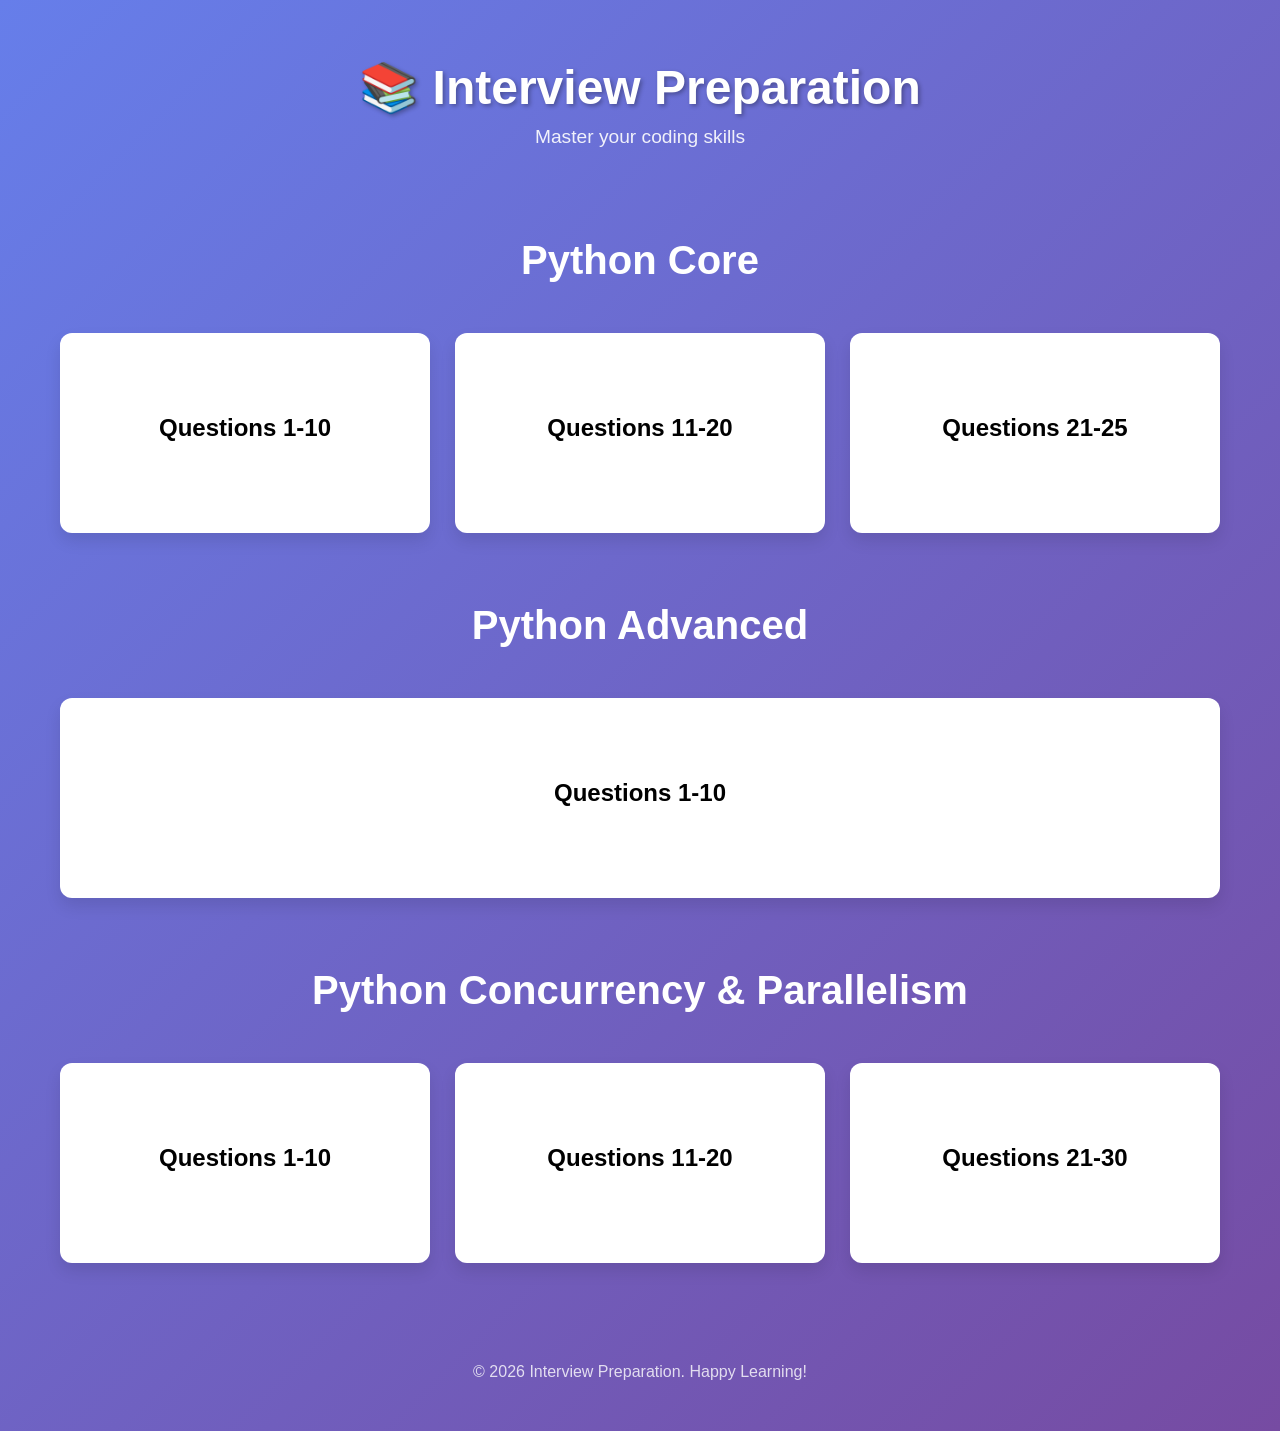
==== commit 43222559: "concurrency and parallelism and advance" ====
--- a/index.html
+++ b/index.html
@@ -42,12 +42,16 @@
 <!--                </div>-->
 <!--            </section>-->
 
-<!--            <section class="course-section">-->
-<!--                <h2>Python Advanced</h2>-->
-<!--                <div class="card-container">-->
-
-<!--                </div>-->
-<!--            </section>-->
+            <section class="course-section">
+                <h2>Python Advanced</h2>
+                <div class="card-container">
+                    <a href="pages/advanced/1_10.html" class="card">
+                        <div class="card-content">
+                            <h3>Questions 1-10</h3>
+                        </div>
+                    </a>
+                </div>
+            </section>
 
 <!--            <section class="course-section">-->
 <!--                <h2>Python Exception & Error Handling</h2>-->
@@ -69,6 +73,11 @@
                             <h3>Questions 11-20</h3>
                         </div>
                     </a>
+                     <a href="pages/concurrency_and_parallelism/21_30.html" class="card">
+                        <div class="card-content">
+                            <h3>Questions 21-30</h3>
+                        </div>
+                    </a>
                 </div>
             </section>
         </main>
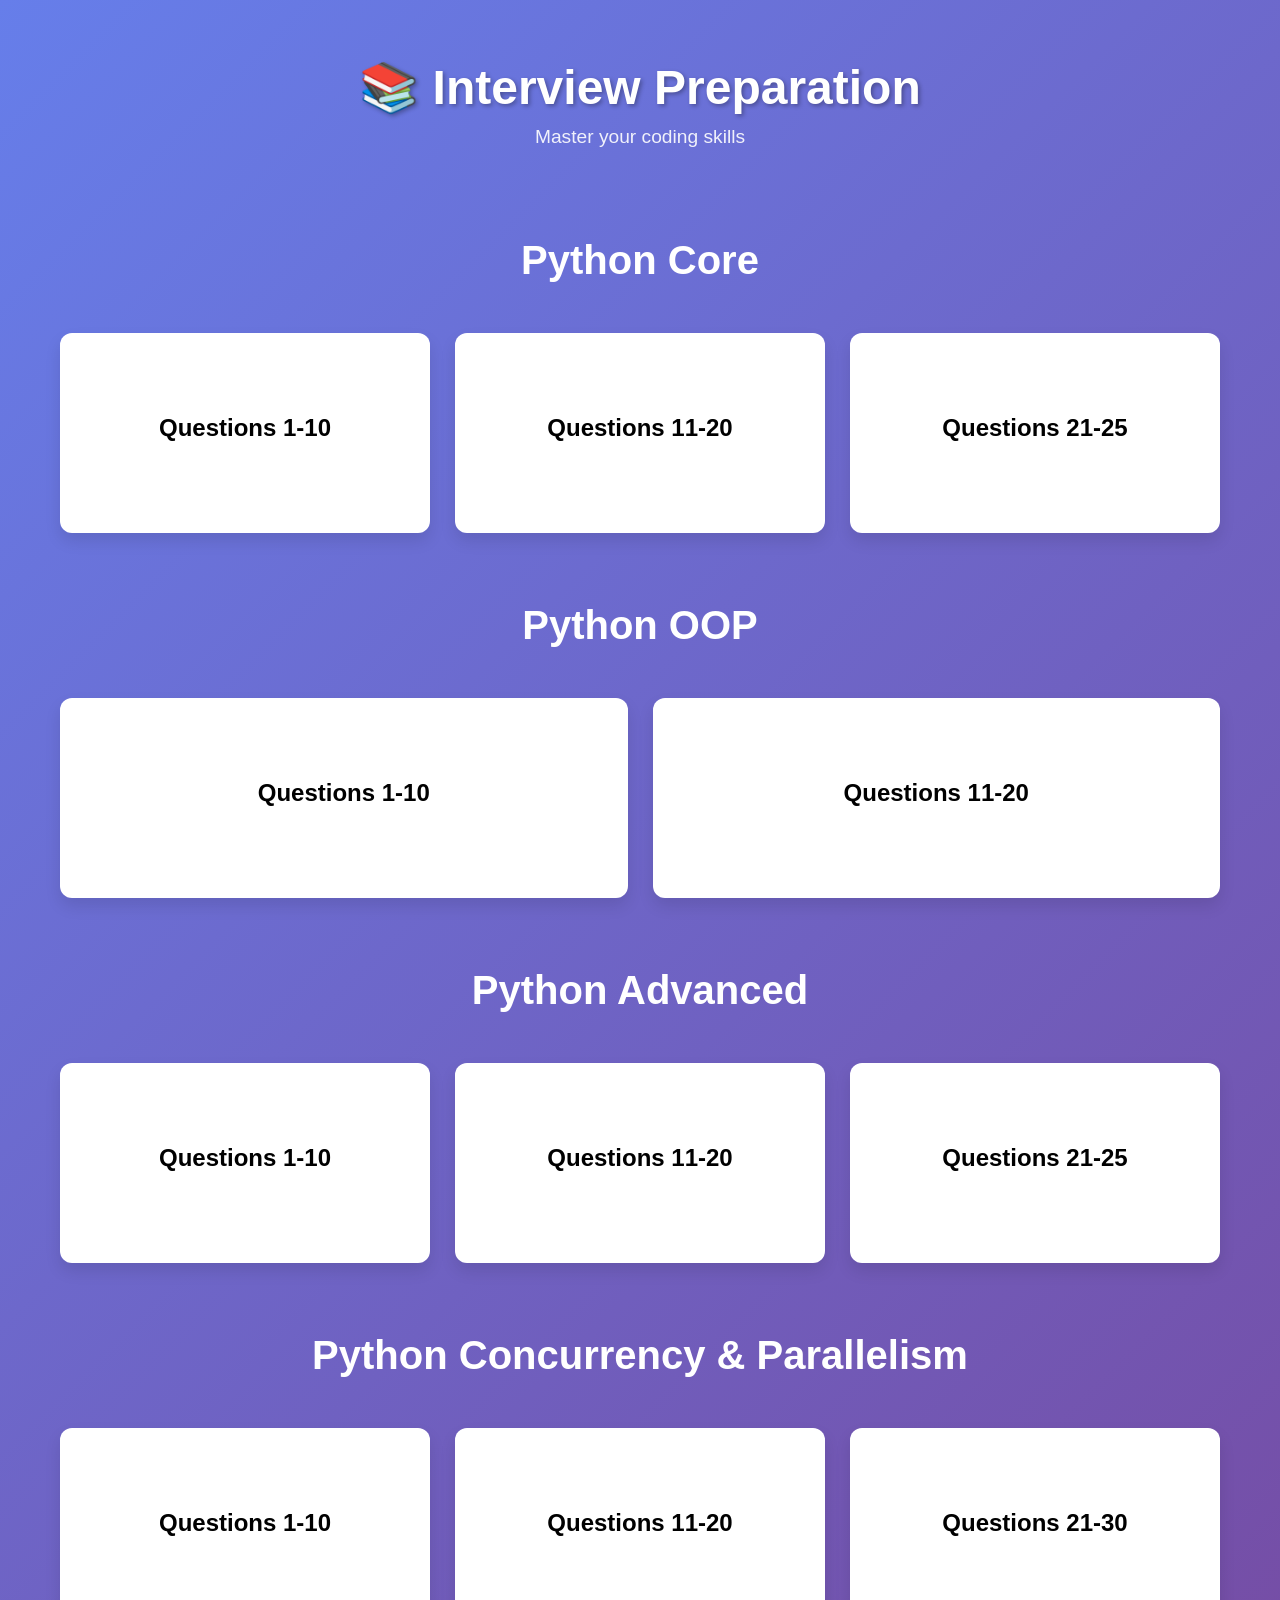
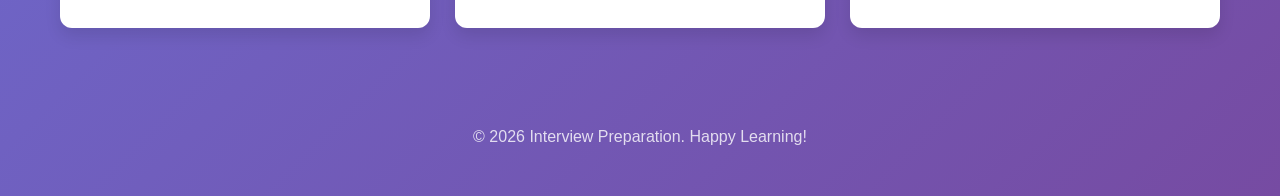
==== commit 9a57d4bd: "add" ====
--- a/index.html
+++ b/index.html
@@ -35,12 +35,21 @@
                 </div>
             </section>
 
-<!--            <section class="course-section">-->
-<!--                <h2>Python OOP</h2>-->
-<!--                <div class="card-container">-->
-
-<!--                </div>-->
-<!--            </section>-->
+            <section class="course-section">
+                <h2>Python OOP</h2>
+                <div class="card-container">
+                    <a href="pages/oop/1_10.html" class="card">
+                        <div class="card-content">
+                            <h3>Questions 1-10</h3>
+                        </div>
+                    </a>
+                    <a href="pages/oop/11_20.html" class="card">
+                        <div class="card-content">
+                            <h3>Questions 11-20</h3>
+                        </div>
+                    </a>
+                </div>
+            </section>
 
             <section class="course-section">
                 <h2>Python Advanced</h2>
@@ -48,6 +57,16 @@
                     <a href="pages/advanced/1_10.html" class="card">
                         <div class="card-content">
                             <h3>Questions 1-10</h3>
+                        </div>
+                    </a>
+                    <a href="pages/advanced/11_20.html" class="card">
+                        <div class="card-content">
+                            <h3>Questions 11-20</h3>
+                        </div>
+                    </a>
+                    <a href="pages/advanced/21_25.html" class="card">
+                        <div class="card-content">
+                            <h3>Questions 21-25</h3>
                         </div>
                     </a>
                 </div>
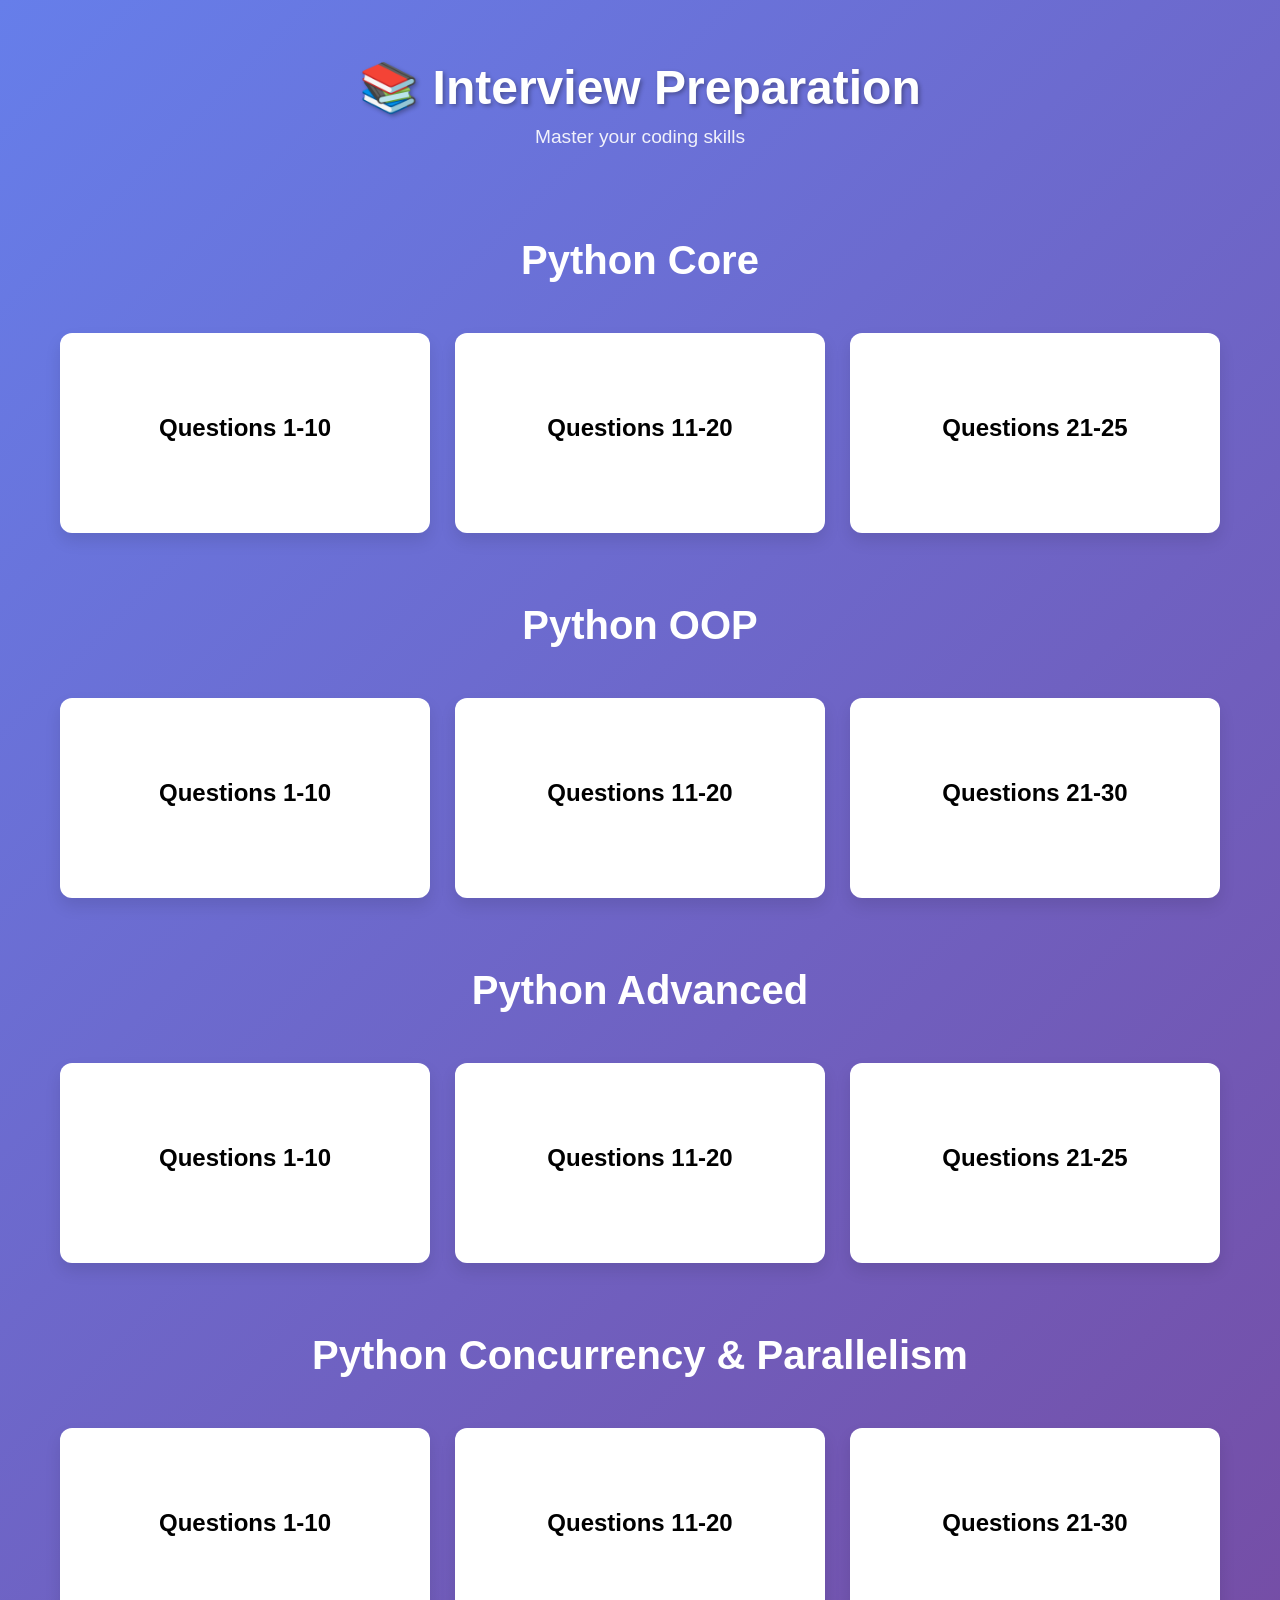
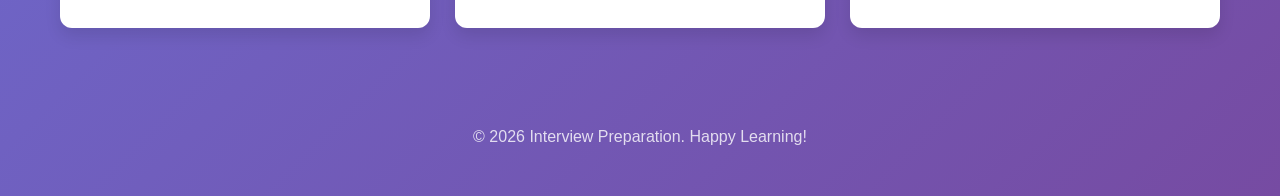
==== commit 379aeadd: "oop" ====
--- a/index.html
+++ b/index.html
@@ -46,6 +46,11 @@
                     <a href="pages/oop/11_20.html" class="card">
                         <div class="card-content">
                             <h3>Questions 11-20</h3>
+                        </div>
+                    </a>
+                    <a href="pages/oop/21_30.html" class="card">
+                        <div class="card-content">
+                            <h3>Questions 21-30</h3>
                         </div>
                     </a>
                 </div>
@@ -106,4 +111,4 @@
         </footer>
     </div>
 </body>
-</html>+</html>
